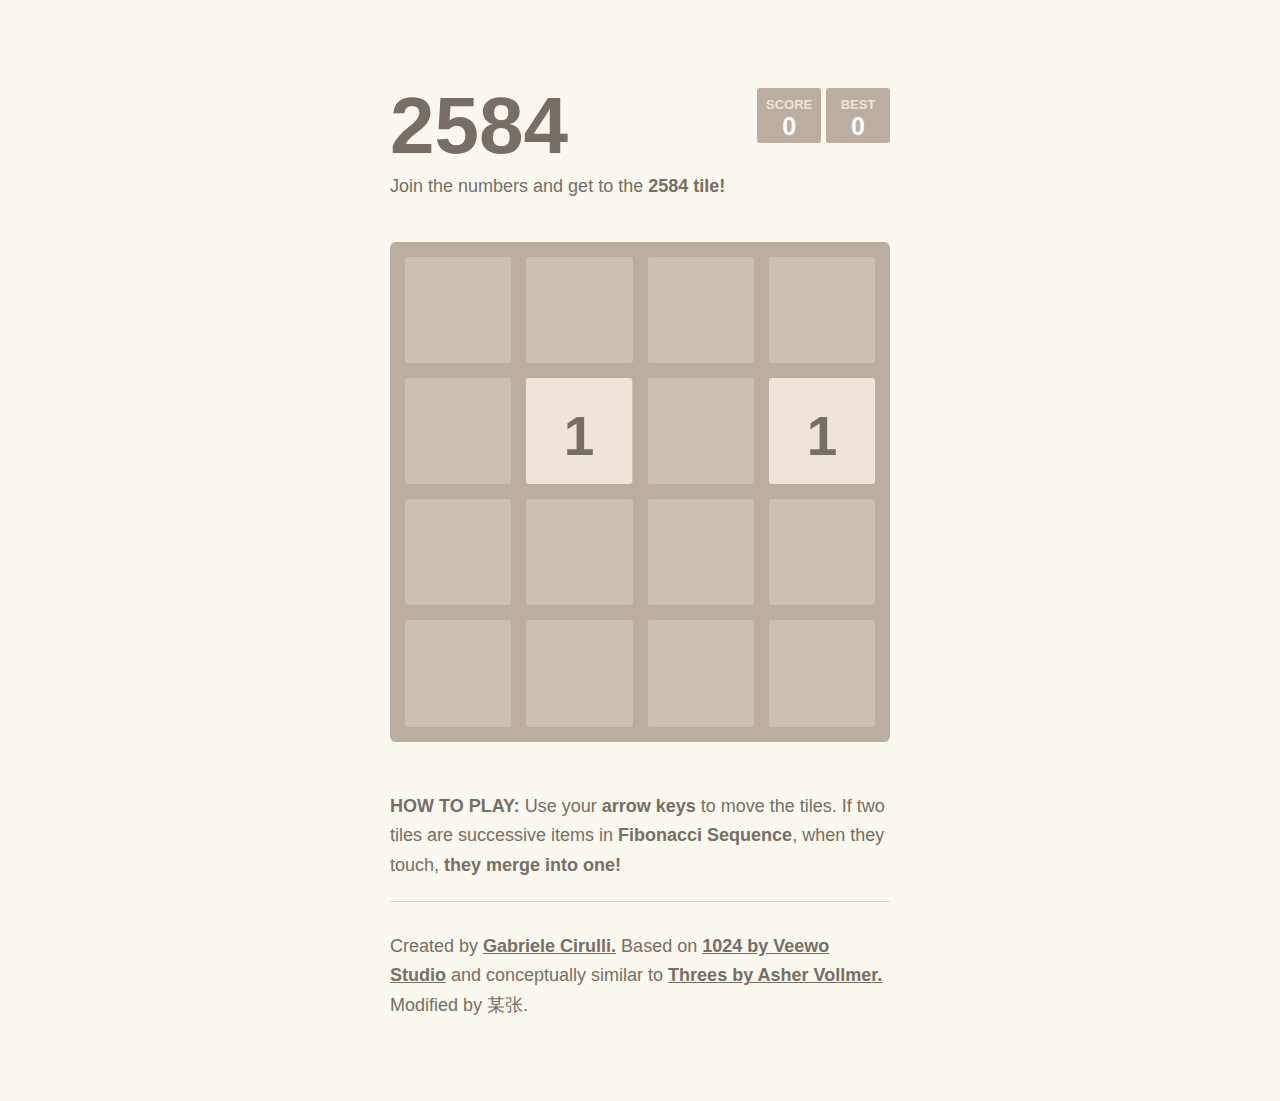
==== index.html @ 62e75210 "Change html title" ====
<!DOCTYPE html>
<!-- saved from url=(0030)file:///D:/ETC/GAME/2584/2.htm -->
<html><head><meta http-equiv="Content-Type" content="text/html; charset=UTF-8">
  <meta charset="utf-8">
  <title>2584</title>

  <link href="./index_files/main.css" rel="stylesheet" type="text/css">
  <link rel="shortcut icon" href="https://www.prism.gatech.edu/~hli362/favicon.ico">
  <link rel="apple-touch-icon" href="https://www.prism.gatech.edu/~hli362/meta/apple-touch-icon.png">
  <meta name="apple-mobile-web-app-capable" content="yes">

  <meta name="HandheldFriendly" content="True">
  <meta name="MobileOptimized" content="320">
  <meta name="viewport" content="width=device-width, target-densitydpi=160dpi, initial-scale=1.0, maximum-scale=1, user-scalable=no">
<style type="text/css" adt="123"></style><link type="text/css" rel="stylesheet" href="chrome-extension://ckphchjljlekndhjifdfpmmnlaijimcd/style.css"></head>
<body screen_capture_injected="true">
  <div class="container">
    <div class="heading">
      <h1 class="title">2584</h1>
      <div class="scores-container">
        <div class="score-container">0</div>
        <div class="best-container">11477</div>
      </div>
    </div>
    <p class="game-intro">Join the numbers and get to the <strong>2584 tile!</strong></p>

    <div class="game-container">
      <div class="game-message">
        <p></p>
        <div class="lower">
          <a class="retry-button">Try again</a>
        </div>
      </div>

      <div class="grid-container">
        <div class="grid-row">
          <div class="grid-cell"></div>
          <div class="grid-cell"></div>
          <div class="grid-cell"></div>
          <div class="grid-cell"></div>
        </div>
        <div class="grid-row">
          <div class="grid-cell"></div>
          <div class="grid-cell"></div>
          <div class="grid-cell"></div>
          <div class="grid-cell"></div>
        </div>
        <div class="grid-row">
          <div class="grid-cell"></div>
          <div class="grid-cell"></div>
          <div class="grid-cell"></div>
          <div class="grid-cell"></div>
        </div>
        <div class="grid-row">
          <div class="grid-cell"></div>
          <div class="grid-cell"></div>
          <div class="grid-cell"></div>
          <div class="grid-cell"></div>
        </div>
      </div>
      <div class="tile-container"><div class="tile tile-1 tile-position-1-4 tile-new">1</div><div class="tile tile-1 tile-position-3-1 tile-new">1</div></div>
    </div>

    <p class="game-explanation">
<strong class="important">How to play:</strong> Use your <strong>arrow keys</strong> to move the tiles. If two tiles are successive items in <strong>Fibonacci Sequence</strong>, when they touch, <strong>they merge into one!</strong>
    </p>
    <hr>
    <p>
    Created by <a href="http://gabrielecirulli.com/" target="_blank">Gabriele Cirulli.</a> Based on <a href="https://itunes.apple.com/us/app/1024!/id823499224" target="_blank">1024 by Veewo Studio</a> and conceptually similar to <a href="http://asherv.com/threes/" target="_blank">Threes by Asher Vollmer.</a>
	Modified by 某张.
    </p>
	
  </div>

  <script src="./index_files/animframe_polyfill.js"></script>
  <script src="./index_files/keyboard_input_manager.js"></script>
  <script src="./index_files/html_actuator.js"></script>
  <script src="./index_files/grid.js"></script>
  <script src="./index_files/tile.js"></script>
  <script src="./index_files/local_score_manager.js"></script>
  <script src="./index_files/game_manager.js"></script>
  <script src="./index_files/application.js"></script>


</body></html>
---- index_files/main.css ----
@import url(fonts/clear-sans.css);
html, body {
  margin: 0;
  padding: 0;
  background: #faf8ef;
  color: #776e65;
  font-family: "Clear Sans", "Helvetica Neue", Arial, sans-serif;
  font-size: 18px; }

body {
  margin: 80px 0; }

.heading:after {
  content: "";
  display: block;
  clear: both; }

h1.title {
  font-size: 80px;
  font-weight: bold;
  margin: 0;
  display: block;
  float: left; }

@-webkit-keyframes move-up {
  0% {
    top: 25px;
    opacity: 1; }

  100% {
    top: -50px;
    opacity: 0; } }

@-moz-keyframes move-up {
  0% {
    top: 25px;
    opacity: 1; }

  100% {
    top: -50px;
    opacity: 0; } }

@keyframes move-up {
  0% {
    top: 25px;
    opacity: 1; }

  100% {
    top: -50px;
    opacity: 0; } }

.scores-container {
  float: right;
  text-align: right; }

.score-container, .best-container {
  position: relative;
  display: inline-block;
  background: #bbada0;
  padding: 15px 25px;
  font-size: 25px;
  height: 25px;
  line-height: 47px;
  font-weight: bold;
  border-radius: 3px;
  color: white;
  margin-top: 8px;
  text-align: center; }
  .score-container:after, .best-container:after {
    position: absolute;
    width: 100%;
    top: 10px;
    left: 0;
    text-transform: uppercase;
    font-size: 13px;
    line-height: 13px;
    text-align: center;
    color: #eee4da; }
  .score-container .score-addition, .best-container .score-addition {
    position: absolute;
    right: 30px;
    color: red;
    font-size: 25px;
    line-height: 25px;
    font-weight: bold;
    color: rgba(119, 110, 101, 0.9);
    z-index: 100;
    -webkit-animation: move-up 600ms ease-in;
    -moz-animation: move-up 600ms ease-in;
    -webkit-animation-fill-mode: both;
    -moz-animation-fill-mode: both; }

.score-container:after {
  content: "Score"; }

.best-container:after {
  content: "Best"; }

p {
  margin-top: 0;
  margin-bottom: 10px;
  line-height: 1.65; }

a {
  color: #776e65;
  font-weight: bold;
  text-decoration: underline;
  cursor: pointer; }

strong.important {
  text-transform: uppercase; }

hr {
  border: none;
  border-bottom: 1px solid #d8d4d0;
  margin-top: 20px;
  margin-bottom: 30px; }

.container {
  width: 500px;
  margin: 0 auto; }

@-webkit-keyframes fade-in {
  0% {
    opacity: 0; }

  100% {
    opacity: 1; } }

@-moz-keyframes fade-in {
  0% {
    opacity: 0; }

  100% {
    opacity: 1; } }

@keyframes fade-in {
  0% {
    opacity: 0; }

  100% {
    opacity: 1; } }

.game-container {
  margin-top: 40px;
  position: relative;
  padding: 15px;
  cursor: default;
  -webkit-touch-callout: none;
  -webkit-user-select: none;
  -moz-user-select: none;
  background: #bbada0;
  border-radius: 6px;
  width: 500px;
  height: 500px;
  -webkit-box-sizing: border-box;
  -moz-box-sizing: border-box;
  box-sizing: border-box; }
  .game-container .game-message {
    display: none;
    position: absolute;
    top: 0;
    right: 0;
    bottom: 0;
    left: 0;
    background: rgba(238, 228, 218, 0.5);
    z-index: 100;
    text-align: center;
    -webkit-animation: fade-in 800ms ease 1200ms;
    -moz-animation: fade-in 800ms ease 1200ms;
    -webkit-animation-fill-mode: both;
    -moz-animation-fill-mode: both; }
    .game-container .game-message p {
      font-size: 60px;
      font-weight: bold;
      height: 60px;
      line-height: 60px;
      margin-top: 222px; }
    .game-container .game-message .lower {
      display: block;
      margin-top: 59px; }
    .game-container .game-message a {
      display: inline-block;
      background: #8f7a66;
      border-radius: 3px;
      padding: 0 20px;
      text-decoration: none;
      color: #f9f6f2;
      height: 40px;
      line-height: 42px;
      margin-left: 9px; }
    .game-container .game-message.game-won {
      background: rgba(237, 194, 46, 0.5);
      color: #f9f6f2; }
    .game-container .game-message.game-won, .game-container .game-message.game-over {
      display: block; }

.grid-container {
  position: absolute;
  z-index: 1; }

.grid-row {
  margin-bottom: 15px; }
  .grid-row:last-child {
    margin-bottom: 0; }
  .grid-row:after {
    content: "";
    display: block;
    clear: both; }

.grid-cell {
  width: 106.25px;
  height: 106.25px;
  margin-right: 15px;
  float: left;
  border-radius: 3px;
  background: rgba(238, 228, 218, 0.35); }
  .grid-cell:last-child {
    margin-right: 0; }

.tile-container {
  position: absolute;
  z-index: 2; }

.tile {
  width: 106.25px;
  height: 106.25px;
  line-height: 116.25px; }
  .tile.tile-position-1-1 {
    position: absolute;
    left: 0px;
    top: 0px; }
  .tile.tile-position-1-2 {
    position: absolute;
    left: 0px;
    top: 121px; }
  .tile.tile-position-1-3 {
    position: absolute;
    left: 0px;
    top: 243px; }
  .tile.tile-position-1-4 {
    position: absolute;
    left: 0px;
    top: 364px; }
  .tile.tile-position-2-1 {
    position: absolute;
    left: 121px;
    top: 0px; }
  .tile.tile-position-2-2 {
    position: absolute;
    left: 121px;
    top: 121px; }
  .tile.tile-position-2-3 {
    position: absolute;
    left: 121px;
    top: 243px; }
  .tile.tile-position-2-4 {
    position: absolute;
    left: 121px;
    top: 364px; }
  .tile.tile-position-3-1 {
    position: absolute;
    left: 243px;
    top: 0px; }
  .tile.tile-position-3-2 {
    position: absolute;
    left: 243px;
    top: 121px; }
  .tile.tile-position-3-3 {
    position: absolute;
    left: 243px;
    top: 243px; }
  .tile.tile-position-3-4 {
    position: absolute;
    left: 243px;
    top: 364px; }
  .tile.tile-position-4-1 {
    position: absolute;
    left: 364px;
    top: 0px; }
  .tile.tile-position-4-2 {
    position: absolute;
    left: 364px;
    top: 121px; }
  .tile.tile-position-4-3 {
    position: absolute;
    left: 364px;
    top: 243px; }
  .tile.tile-position-4-4 {
    position: absolute;
    left: 364px;
    top: 364px; }

.tile {
  border-radius: 3px;
  background: #eee4da;
  text-align: center;
  font-weight: bold;
  z-index: 10;
  font-size: 55px;
  -webkit-transition: 100ms ease-in-out;
  -moz-transition: 100ms ease-in-out;
  -webkit-transition-property: top, left;
  -moz-transition-property: top, left; }
  .tile.tile-1 {
    background: #eee4da;
    box-shadow: 0 0 30px 10px rgba(243, 215, 116, 0), inset 0 0 0 1px rgba(255, 255, 255, 0); }
  .tile.tile-2 {
    background: #ede0c8;
    box-shadow: 0 0 30px 10px rgba(243, 215, 116, 0), inset 0 0 0 1px rgba(255, 255, 255, 0); }
  .tile.tile-3 {
    color: #f9f6f2;
    background: #f2b179; }
  .tile.tile-5 {
    color: #f9f6f2;
    background: #f59563; }
  .tile.tile-8 {
    color: #f9f6f2;
    background: #f67c5f; }
  .tile.tile-13 {
    color: #f9f6f2;
    background: #f65e3b; }
  .tile.tile-21 {
    color: #f9f6f2;
    background: #edcf72; }
  .tile.tile-34 {
    color: #f9f6f2;
    background: #edcc61; }
  .tile.tile-55 {
    color: #f9f6f2;
    background: #edc850; }
  .tile.tile-89 {
    color: #f9f6f2;
    background: #edc53f;
    box-shadow: 0 0 30px 10px rgba(243, 215, 116, 0.39683), inset 0 0 0 1px rgba(255, 255, 255, 0.2381);}
  .tile.tile-144 {
    color: #f9f6f2;
    background: #edc22e;
    box-shadow: 0 0 30px 10px rgba(243, 215, 116, 0.47619), inset 0 0 0 1px rgba(255, 255, 255, 0.28571);
    font-size: 45px; }
    @media screen and (max-width: 480px) {
      .tile.tile-144 {
        font-size: 25px; } }
  .tile.tile-233 {
    color: #f9f6f2;
    background: #edbc0c;
    box-shadow: 0 0 30px 10px rgba(243, 215, 116, 0.55556), inset 0 0 0 1px rgba(255, 255, 255, 0.33333);
    font-size: 45px; }
    @media screen and (max-width: 480px) {
      .tile.tile-233 {
        font-size: 25px; } }
  .tile.tile-377 {
    color: #f9f6f2;
    background: #edb5ea;
    box-shadow: 0 0 30px 10px rgba(243, 215, 116, 0.55556), inset 0 0 0 1px rgba(255, 255, 255, 0.33333);
    font-size: 45px; }
    @media screen and (max-width: 480px) {
      .tile.tile-377 {
        font-size: 25px; } }
		  .tile.tile-610 {
    color: #f9f6f2;
    background: #edafc8;
    box-shadow: 0 0 30px 10px rgba(243, 215, 116, 0.55556), inset 0 0 0 1px rgba(255, 255, 255, 0.33333);
    font-size: 45px; }
    @media screen and (max-width: 480px) {
      .tile.tile-610{
        font-size: 25px; } }
	.tile.tile-987 {
    color: #f9f6f2;
    background: #eda9a6;
    box-shadow: 0 0 30px 10px rgba(243, 215, 116, 0.55556), inset 0 0 0 1px rgba(255, 255, 255, 0.33333);
    font-size: 45px; }
    @media screen and (max-width: 480px) {
      .tile.tile-987{
        font-size: 25px; } }
	.tile.tile-1597 {
    color: #f9f6f2;
    background: #eda384;
    box-shadow: 0 0 30px 10px rgba(243, 215, 116, 0.55556), inset 0 0 0 1px rgba(255, 255, 255, 0.33333);
    font-size: 35px; }
    @media screen and (max-width: 480px) {
     .tile.tile-1597{
        font-size: 15px; } }
@-webkit-keyframes appear {
  0% {
    opacity: 0;
    -webkit-transform: scale(0);
    -moz-transform: scale(0); }

  100% {
    opacity: 1;
    -webkit-transform: scale(1);
    -moz-transform: scale(1); } }

@-moz-keyframes appear {
  0% {
    opacity: 0;
    -webkit-transform: scale(0);
    -moz-transform: scale(0); }

  100% {
    opacity: 1;
    -webkit-transform: scale(1);
    -moz-transform: scale(1); } }

@keyframes appear {
  0% {
    opacity: 0;
    -webkit-transform: scale(0);
    -moz-transform: scale(0); }

  100% {
    opacity: 1;
    -webkit-transform: scale(1);
    -moz-transform: scale(1); } }

.tile-new {
  -webkit-animation: appear 200ms ease 100ms;
  -moz-animation: appear 200ms ease 100ms;
  -webkit-animation-fill-mode: both;
  -moz-animation-fill-mode: both; }

@-webkit-keyframes pop {
  0% {
    -webkit-transform: scale(0);
    -moz-transform: scale(0); }

  50% {
    -webkit-transform: scale(1.2);
    -moz-transform: scale(1.2); }

  100% {
    -webkit-transform: scale(1);
    -moz-transform: scale(1); } }

@-moz-keyframes pop {
  0% {
    -webkit-transform: scale(0);
    -moz-transform: scale(0); }

  50% {
    -webkit-transform: scale(1.2);
    -moz-transform: scale(1.2); }

  100% {
    -webkit-transform: scale(1);
    -moz-transform: scale(1); } }

@keyframes pop {
  0% {
    -webkit-transform: scale(0);
    -moz-transform: scale(0); }

  50% {
    -webkit-transform: scale(1.2);
    -moz-transform: scale(1.2); }

  100% {
    -webkit-transform: scale(1);
    -moz-transform: scale(1); } }

.tile-merged {
  z-index: 20;
  -webkit-animation: pop 200ms ease 100ms;
  -moz-animation: pop 200ms ease 100ms;
  -webkit-animation-fill-mode: both;
  -moz-animation-fill-mode: both; }

.game-intro {
  margin-bottom: 0; }

.game-explanation {
  margin-top: 50px; }

@media screen and (max-width: 480px) {
  html, body {
    font-size: 15px; }

  body {
    margin: 20px 0;
    padding: 0 20px; }

  h1.title {
    font-size: 27px;
    margin-top: 15px; }

  .container {
    width: 280px;
    margin: 0 auto; }

  .score-container, .best-container {
    margin-top: 0;
    padding: 15px 10px;
    min-width: 40px; }

  .heading {
    margin-bottom: 10px; }

  .game-container {
    margin-top: 40px;
    position: relative;
    padding: 10px;
    cursor: default;
    -webkit-touch-callout: none;
    -webkit-user-select: none;
    -moz-user-select: none;
    background: #bbada0;
    border-radius: 6px;
    width: 280px;
    height: 280px;
    -webkit-box-sizing: border-box;
    -moz-box-sizing: border-box;
    box-sizing: border-box; }
    .game-container .game-message {
      display: none;
      position: absolute;
      top: 0;
      right: 0;
      bottom: 0;
      left: 0;
      background: rgba(238, 228, 218, 0.5);
      z-index: 100;
      text-align: center;
      -webkit-animation: fade-in 800ms ease 1200ms;
      -moz-animation: fade-in 800ms ease 1200ms;
      -webkit-animation-fill-mode: both;
      -moz-animation-fill-mode: both; }
      .game-container .game-message p {
        font-size: 60px;
        font-weight: bold;
        height: 60px;
        line-height: 60px;
        margin-top: 222px; }
      .game-container .game-message .lower {
        display: block;
        margin-top: 59px; }
      .game-container .game-message a {
        display: inline-block;
        background: #8f7a66;
        border-radius: 3px;
        padding: 0 20px;
        text-decoration: none;
        color: #f9f6f2;
        height: 40px;
        line-height: 42px;
        margin-left: 9px; }
      .game-container .game-message.game-won {
        background: rgba(237, 194, 46, 0.5);
        color: #f9f6f2; }
      .game-container .game-message.game-won, .game-container .game-message.game-over {
        display: block; }

  .grid-container {
    position: absolute;
    z-index: 1; }

  .grid-row {
    margin-bottom: 10px; }
    .grid-row:last-child {
      margin-bottom: 0; }
    .grid-row:after {
      content: "";
      display: block;
      clear: both; }

  .grid-cell {
    width: 57.5px;
    height: 57.5px;
    margin-right: 10px;
    float: left;
    border-radius: 3px;
    background: rgba(238, 228, 218, 0.35); }
    .grid-cell:last-child {
      margin-right: 0; }

  .tile-container {
    position: absolute;
    z-index: 2; }

  .tile {
    width: 57.5px;
    height: 57.5px;
    line-height: 67.5px; }
    .tile.tile-position-1-1 {
      position: absolute;
      left: 0px;
      top: 0px; }
    .tile.tile-position-1-2 {
      position: absolute;
      left: 0px;
      top: 68px; }
    .tile.tile-position-1-3 {
      position: absolute;
      left: 0px;
      top: 135px; }
    .tile.tile-position-1-4 {
      position: absolute;
      left: 0px;
      top: 203px; }
    .tile.tile-position-2-1 {
      position: absolute;
      left: 68px;
      top: 0px; }
    .tile.tile-position-2-2 {
      position: absolute;
      left: 68px;
      top: 68px; }
    .tile.tile-position-2-3 {
      position: absolute;
      left: 68px;
      top: 135px; }
    .tile.tile-position-2-4 {
      position: absolute;
      left: 68px;
      top: 203px; }
    .tile.tile-position-3-1 {
      position: absolute;
      left: 135px;
      top: 0px; }
    .tile.tile-position-3-2 {
      position: absolute;
      left: 135px;
      top: 68px; }
    .tile.tile-position-3-3 {
      position: absolute;
      left: 135px;
      top: 135px; }
    .tile.tile-position-3-4 {
      position: absolute;
      left: 135px;
      top: 203px; }
    .tile.tile-position-4-1 {
      position: absolute;
      left: 203px;
      top: 0px; }
    .tile.tile-position-4-2 {
      position: absolute;
      left: 203px;
      top: 68px; }
    .tile.tile-position-4-3 {
      position: absolute;
      left: 203px;
      top: 135px; }
    .tile.tile-position-4-4 {
      position: absolute;
      left: 203px;
      top: 203px; }

  .game-container {
    margin-top: 20px; }

  .tile {
    font-size: 35px; }

  .game-message p {
    font-size: 30px !important;
    height: 30px !important;
    line-height: 30px !important;
    margin-top: 90px !important; }
  .game-message .lower {
    margin-top: 30px !important; } }
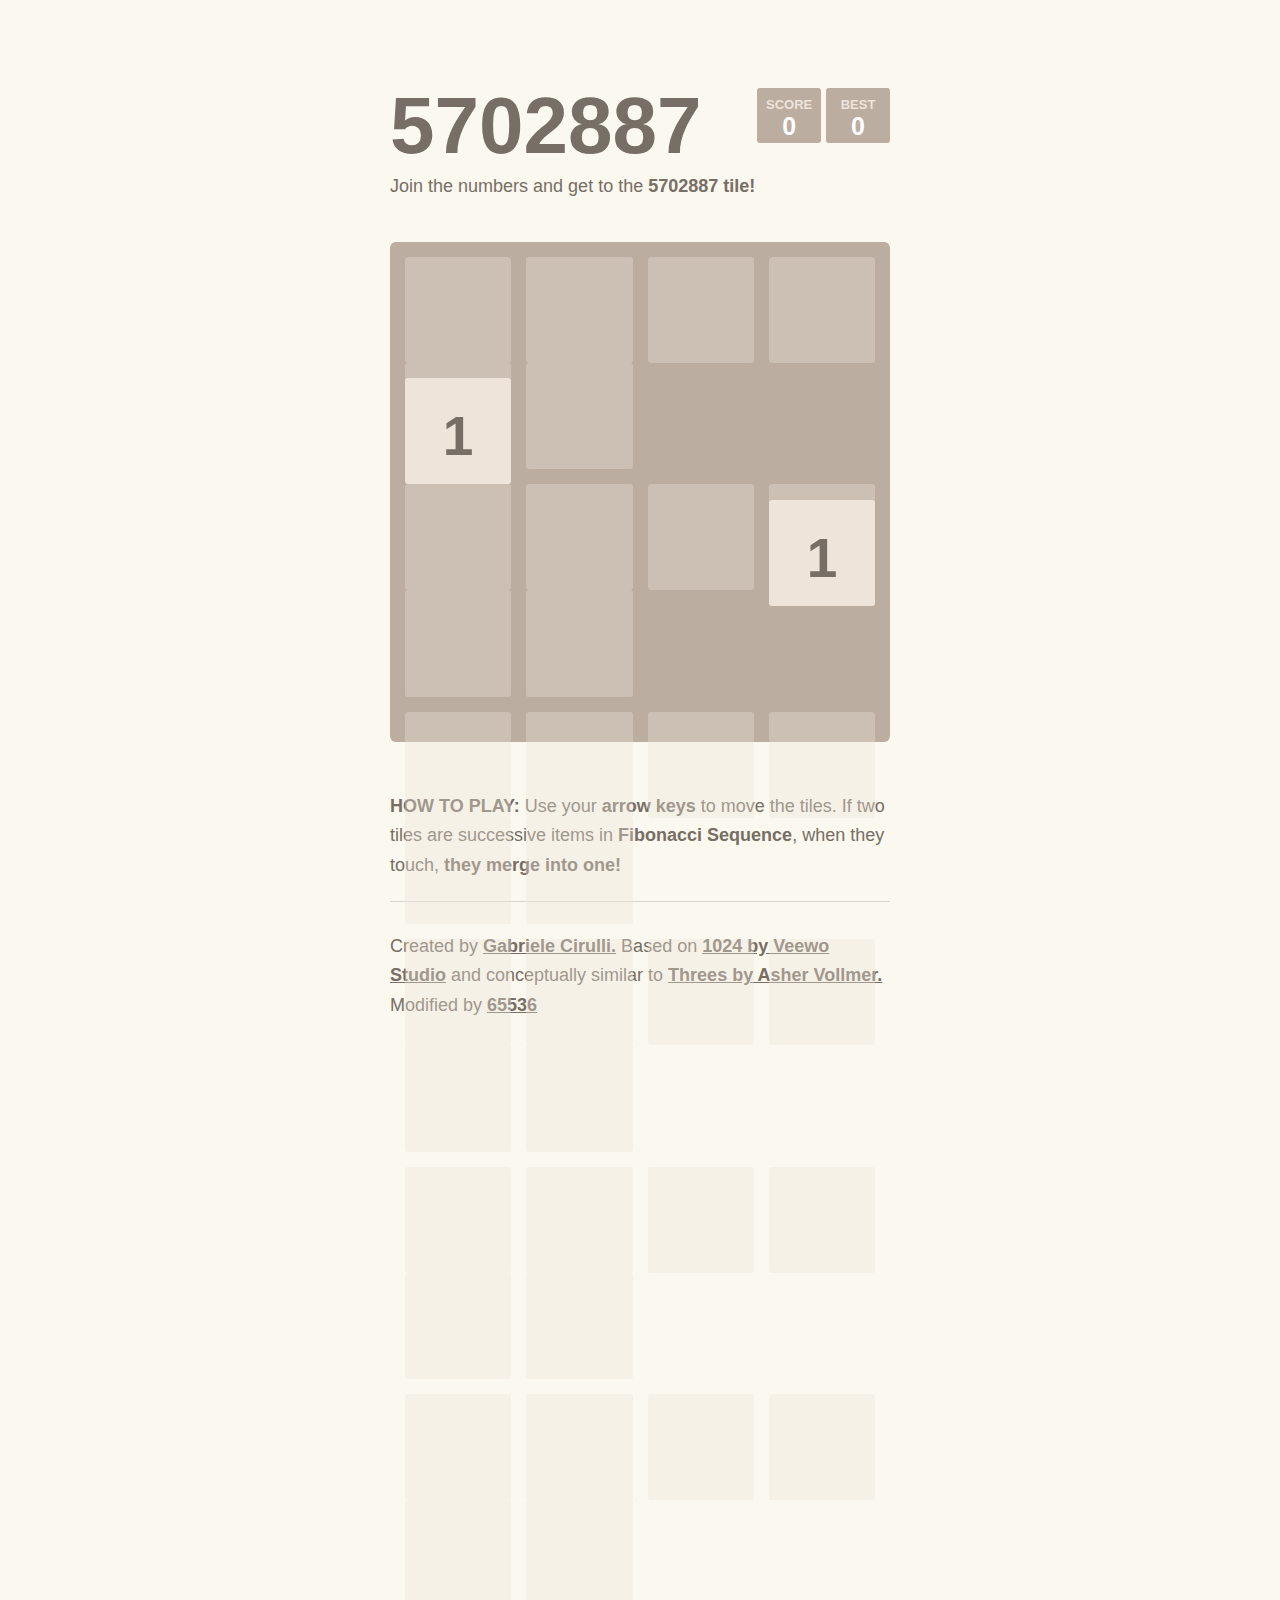
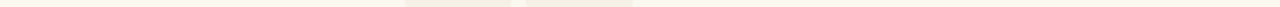
==== commit e676c2d4: "Change html title" ====
--- a/index.html
+++ b/index.html
@@ -2,7 +2,7 @@
 <!-- saved from url=(0030)file:///D:/ETC/GAME/2584/2.htm -->
 <html><head><meta http-equiv="Content-Type" content="text/html; charset=UTF-8">
   <meta charset="utf-8">
-  <title>2584</title>
+  <title>5702887</title>
 
   <link href="./index_files/main.css" rel="stylesheet" type="text/css">
   <link rel="shortcut icon" href="https://www.prism.gatech.edu/~hli362/favicon.ico">
@@ -16,13 +16,13 @@
 <body screen_capture_injected="true">
   <div class="container">
     <div class="heading">
-      <h1 class="title">2584</h1>
+      <h1 class="title">5702887</h1>
       <div class="scores-container">
-        <div class="score-container">0</div>
+        <div class="score-container">11477</div>
         <div class="best-container">11477</div>
       </div>
     </div>
-    <p class="game-intro">Join the numbers and get to the <strong>2584 tile!</strong></p>
+    <p class="game-intro">Join the numbers and get to the <strong>5702887 tile!</strong></p>
 
     <div class="game-container">
       <div class="game-message">
@@ -38,8 +38,12 @@
           <div class="grid-cell"></div>
           <div class="grid-cell"></div>
           <div class="grid-cell"></div>
+          <div class="grid-cell"></div>
+          <div class="grid-cell"></div>
         </div>
         <div class="grid-row">
+          <div class="grid-cell"></div>
+          <div class="grid-cell"></div>
           <div class="grid-cell"></div>
           <div class="grid-cell"></div>
           <div class="grid-cell"></div>
@@ -50,15 +54,39 @@
           <div class="grid-cell"></div>
           <div class="grid-cell"></div>
           <div class="grid-cell"></div>
+          <div class="grid-cell"></div>
+          <div class="grid-cell"></div>
         </div>
         <div class="grid-row">
           <div class="grid-cell"></div>
           <div class="grid-cell"></div>
           <div class="grid-cell"></div>
           <div class="grid-cell"></div>
+          <div class="grid-cell"></div>
+          <div class="grid-cell"></div>       
+        </div>
+        <div class="grid-row">
+          <div class="grid-cell"></div>
+          <div class="grid-cell"></div>
+          <div class="grid-cell"></div>
+          <div class="grid-cell"></div>
+          <div class="grid-cell"></div>
+          <div class="grid-cell"></div>
+        </div>
+        <div class="grid-row">
+          <div class="grid-cell"></div>
+          <div class="grid-cell"></div>
+          <div class="grid-cell"></div>
+          <div class="grid-cell"></div>
+          <div class="grid-cell"></div>
+          <div class="grid-cell"></div>       
         </div>
       </div>
-      <div class="tile-container"><div class="tile tile-1 tile-position-1-4 tile-new">1</div><div class="tile tile-1 tile-position-3-1 tile-new">1</div></div>
+	    
+      <div class="tile-container">
+	  <div class="tile tile-1 tile-position-1-4 tile-new">1</div>
+	  <div class="tile tile-1 tile-position-3-1 tile-new">1</div>
+      </div>
     </div>
 
     <p class="game-explanation">
@@ -67,7 +95,7 @@
     <hr>
     <p>
     Created by <a href="http://gabrielecirulli.com/" target="_blank">Gabriele Cirulli.</a> Based on <a href="https://itunes.apple.com/us/app/1024!/id823499224" target="_blank">1024 by Veewo Studio</a> and conceptually similar to <a href="http://asherv.com/threes/" target="_blank">Threes by Asher Vollmer.</a>
-	Modified by 某张.
+	    Modified by <a href="http://github.com/true65536">65536</a>
     </p>
 	
   </div>
@@ -82,4 +110,4 @@
   <script src="./index_files/application.js"></script>
 
 
-</body></html>+</body></html>
